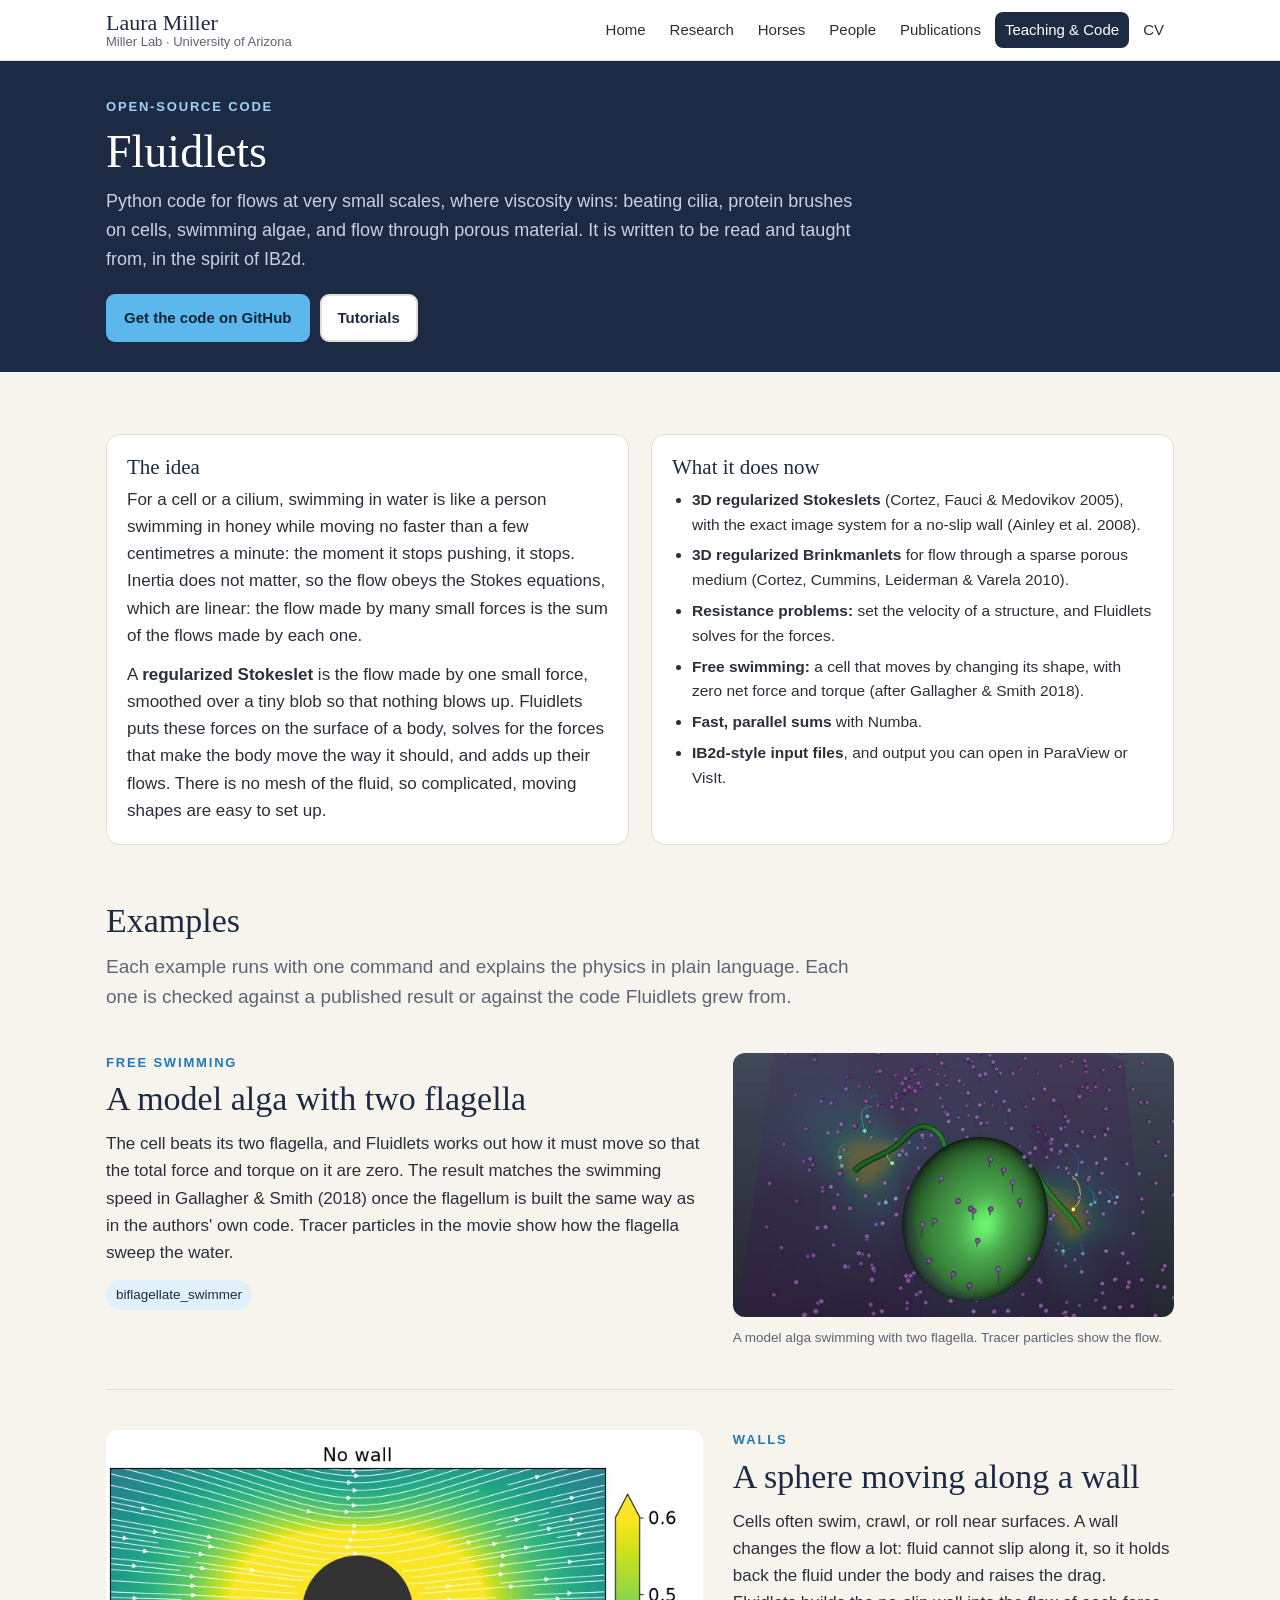
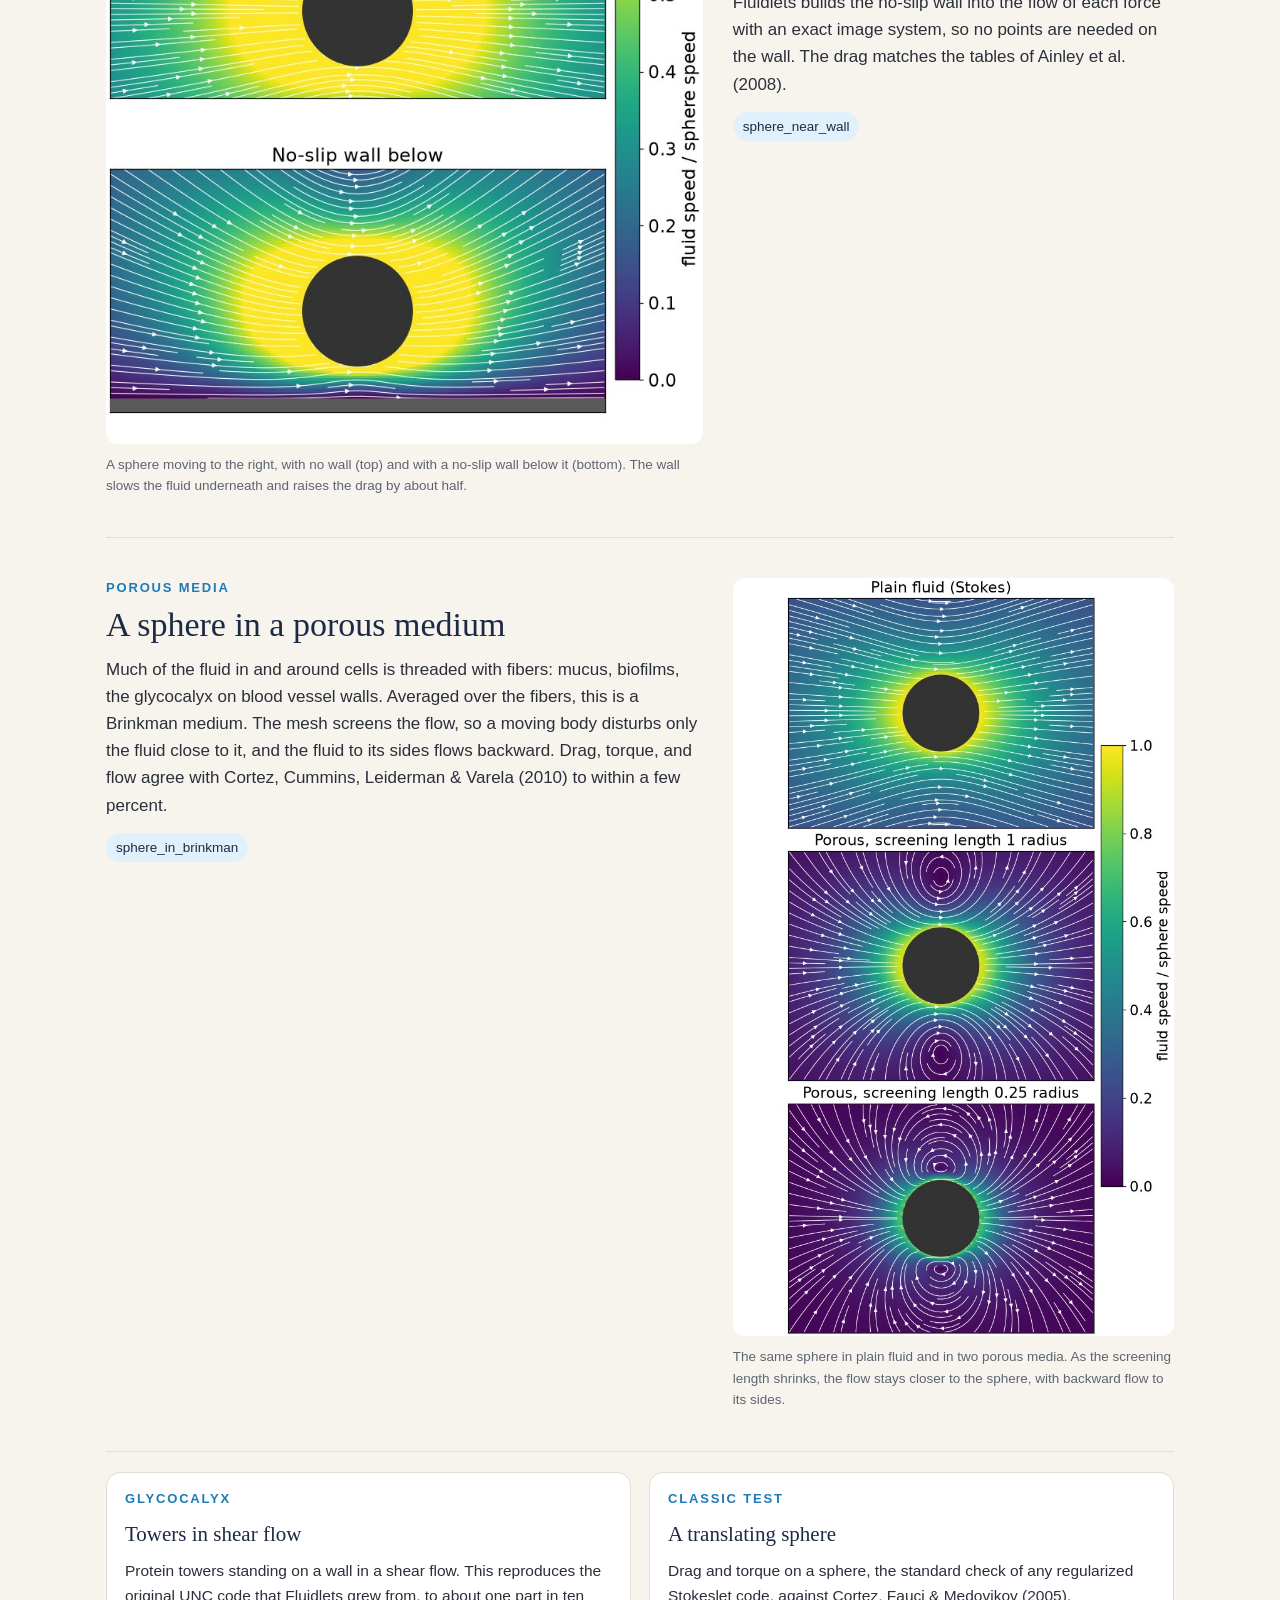
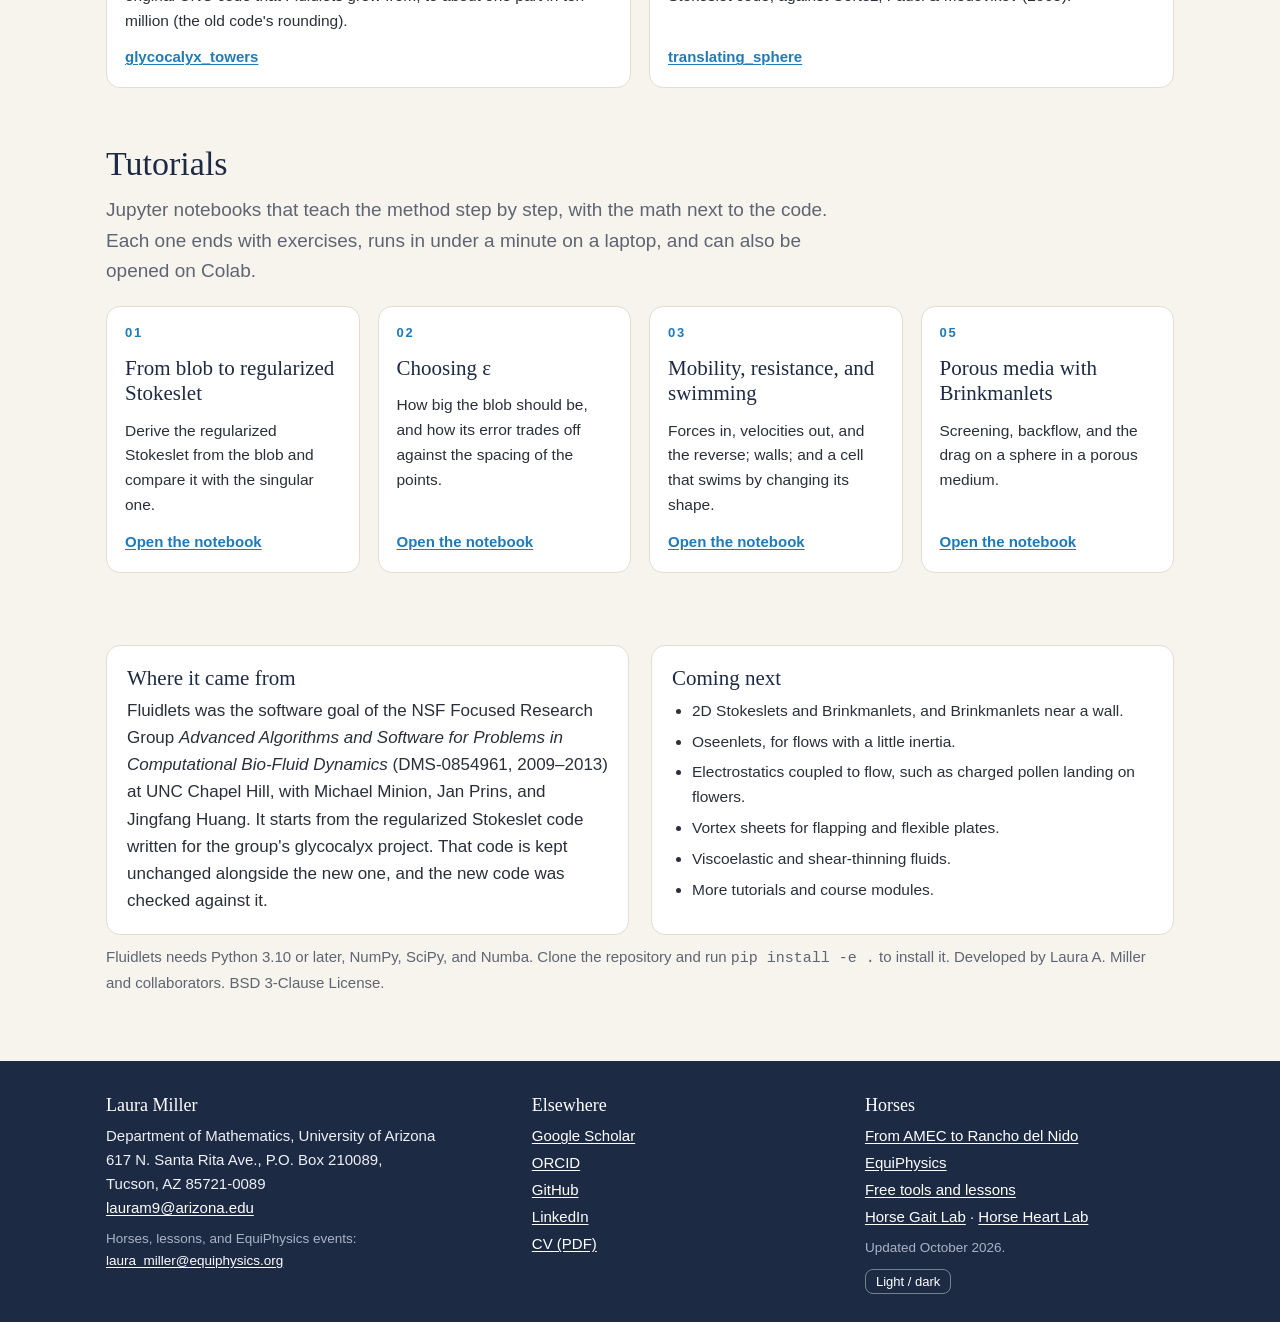
==== fluidlets.html @ 9739e36b "Add a Fluidlets page; restore the current Teaching page New fluidlets.html: what Fluidlets is, what " ====
<!doctype html>
<html lang="en">
<head>
<meta charset="utf-8">
<meta name="viewport" content="width=device-width, initial-scale=1">
<title>Fluidlets | Laura Miller, Mathematical Biologist</title>
<meta name="description" content="Fluidlets, open-source Python code for regularized Stokeslets and Brinkmanlets: flows at very small scales, from cilia and swimming cells to porous media, with worked examples and tutorials.">
<meta property="og:title" content="Fluidlets | Laura Miller, Mathematical Biologist">
<meta property="og:description" content="Fluidlets, open-source Python code for regularized Stokeslets and Brinkmanlets: flows at very small scales, from cilia and swimming cells to porous media, with worked examples and tutorials.">
<meta property="og:image" content="https://fairyflies9.github.io/img/share.jpg">
<meta property="og:image:width" content="1200">
<meta property="og:image:height" content="630">
<meta property="og:image:alt" content="Laura Miller, mathematical biologist, University of Arizona. Photos of Duque, a bay horse, an upside-down jellyfish, and a thrips.">
<meta property="og:type" content="website">
<meta property="og:site_name" content="Laura Miller, Mathematical Biologist">
<meta name="twitter:card" content="summary_large_image">
<meta property="og:url" content="https://fairyflies9.github.io/fluidlets.html">
<link rel="icon" href="data:image/svg+xml,%3Csvg xmlns='http://www.w3.org/2000/svg' viewBox='0 0 64 64'%3E%3Crect width='64' height='64' rx='14' fill='%231d2a44'/%3E%3Ctext x='32' y='43' font-family='Georgia,serif' font-size='30' text-anchor='middle' fill='%239fd3f5'%3ELM%3C/text%3E%3C/svg%3E">
<link rel="canonical" href="https://fairyflies9.github.io/fluidlets.html">
<link rel="stylesheet" href="style.css">
<script>try{var t=localStorage.getItem('theme');if(t)document.documentElement.setAttribute('data-theme',t);var q=new URLSearchParams(location.search),a=q.get('accent'),m=q.get('theme');if(a)document.documentElement.setAttribute('data-accent',a);if(m)document.documentElement.setAttribute('data-theme',m)}catch(e){}</script>
</head>
<body>
<a class="skip" href="#main">Skip to content</a>
<header class="site-head"><div class="wrap">
  <a class="brand" href="index.html"><b>Laura Miller</b><span>Miller Lab · University of Arizona</span></a>
  <nav class="main" aria-label="Main"><a href="index.html">Home</a><a href="research.html">Research</a><a href="horses.html">Horses</a><a href="people.html">People</a><a href="publications.html">Publications</a><a href="teaching.html" aria-current="page">Teaching &amp; Code</a><a href="cv/Laura_Miller_CV.pdf">CV</a></nav>
</div></header>
<main id="main">
<div class="page-hero"><div class="wrap">
  <div class="kicker hero-kicker">Open-source code</div>
  <h1>Fluidlets</h1>
  <p>Python code for flows at very small scales, where viscosity wins: beating cilia, protein brushes on cells, swimming algae, and flow through porous material. It is written to be read and taught from, in the spirit of IB2d.</p>
  <div class="btns">
    <a class="btn solid" href="https://github.com/fairyflies9/fluidlets">Get the code on GitHub</a>
    <a class="btn line" href="https://github.com/fairyflies9/fluidlets/tree/main/tutorials">Tutorials</a>
  </div>
</div></div>

<section><div class="wrap">
  <div class="two">
    <div class="box">
      <h3>The idea</h3>
      <p>For a cell or a cilium, swimming in water is like a person swimming in honey while moving no faster than a few centimetres a minute: the moment it stops pushing, it stops. Inertia does not matter, so the flow obeys the Stokes equations, which are linear: the flow made by many small forces is the sum of the flows made by each one.</p>
      <p>A <b>regularized Stokeslet</b> is the flow made by one small force, smoothed over a tiny blob so that nothing blows up. Fluidlets puts these forces on the surface of a body, solves for the forces that make the body move the way it should, and adds up their flows. There is no mesh of the fluid, so complicated, moving shapes are easy to set up.</p>
    </div>
    <div class="box">
      <h3>What it does now</h3>
      <ul>
        <li><b>3D regularized Stokeslets</b> (Cortez, Fauci &amp; Medovikov 2005), with the exact image system for a no-slip wall (Ainley et al. 2008).</li>
        <li><b>3D regularized Brinkmanlets</b> for flow through a sparse porous medium (Cortez, Cummins, Leiderman &amp; Varela 2010).</li>
        <li><b>Resistance problems:</b> set the velocity of a structure, and Fluidlets solves for the forces.</li>
        <li><b>Free swimming:</b> a cell that moves by changing its shape, with zero net force and torque (after Gallagher &amp; Smith 2018).</li>
        <li><b>Fast, parallel sums</b> with Numba.</li>
        <li><b>IB2d-style input files</b>, and output you can open in ParaView or VisIt.</li>
      </ul>
    </div>
  </div>
</div></section>

<section><div class="wrap">
  <h2>Examples</h2>
  <p class="lead">Each example runs with one command and explains the physics in plain language. Each one is checked against a published result or against the code Fluidlets grew from.</p>

  <article class="topic">
    <div>
      <div class="kicker">Free swimming</div>
      <h2>A model alga with two flagella</h2>
      <p>The cell beats its two flagella, and Fluidlets works out how it must move so that the total force and torque on it are zero. The result matches the swimming speed in Gallagher &amp; Smith (2018) once the flagellum is built the same way as in the authors' own code. Tracer particles in the movie show how the flagella sweep the water.</p>
      <div class="tags"><a href="https://github.com/fairyflies9/fluidlets/tree/main/examples/biflagellate_swimmer">biflagellate_swimmer</a></div>
    </div>
    <figure class="pics">
      <img src="img/fluidlets-swimmer.jpg" alt="Simulation of a green two-flagellum alga with tracer particles swept by its flagella">
      <figcaption>A model alga swimming with two flagella. Tracer particles show the flow.</figcaption>
    </figure>
  </article>

  <article class="topic flip">
    <div>
      <div class="kicker">Walls</div>
      <h2>A sphere moving along a wall</h2>
      <p>Cells often swim, crawl, or roll near surfaces. A wall changes the flow a lot: fluid cannot slip along it, so it holds back the fluid under the body and raises the drag. Fluidlets builds the no-slip wall into the flow of each force with an exact image system, so no points are needed on the wall. The drag matches the tables of Ainley et al. (2008).</p>
      <div class="tags"><a href="https://github.com/fairyflies9/fluidlets/tree/main/examples/sphere_near_wall">sphere_near_wall</a></div>
    </div>
    <figure class="pics">
      <img src="img/fluidlets-wall.jpg" alt="Flow around a sphere moving to the right, far from a wall and just above a wall, with streamlines">
      <figcaption>A sphere moving to the right, with no wall (top) and with a no-slip wall below it (bottom). The wall slows the fluid underneath and raises the drag by about half.</figcaption>
    </figure>
  </article>

  <article class="topic">
    <div>
      <div class="kicker">Porous media</div>
      <h2>A sphere in a porous medium</h2>
      <p>Much of the fluid in and around cells is threaded with fibers: mucus, biofilms, the glycocalyx on blood vessel walls. Averaged over the fibers, this is a Brinkman medium. The mesh screens the flow, so a moving body disturbs only the fluid close to it, and the fluid to its sides flows backward. Drag, torque, and flow agree with Cortez, Cummins, Leiderman &amp; Varela (2010) to within a few percent.</p>
      <div class="tags"><a href="https://github.com/fairyflies9/fluidlets/tree/main/examples/sphere_in_brinkman">sphere_in_brinkman</a></div>
    </div>
    <figure class="pics">
      <img src="img/fluidlets-brinkman.jpg" alt="Flow around a sphere in plain fluid and in two porous media, showing the flow confined closer to the sphere as the screening length shrinks">
      <figcaption>The same sphere in plain fluid and in two porous media. As the screening length shrinks, the flow stays closer to the sphere, with backward flow to its sides.</figcaption>
    </figure>
  </article>

  <div class="cards">
    <div class="card"><div class="body"><div class="kicker">Glycocalyx</div><h3>Towers in shear flow</h3><p>Protein towers standing on a wall in a shear flow. This reproduces the original UNC code that Fluidlets grew from, to about one part in ten million (the old code's rounding).</p><a class="more" href="https://github.com/fairyflies9/fluidlets/tree/main/examples/glycocalyx_towers">glycocalyx_towers</a></div></div>
    <div class="card"><div class="body"><div class="kicker">Classic test</div><h3>A translating sphere</h3><p>Drag and torque on a sphere, the standard check of any regularized Stokeslet code, against Cortez, Fauci &amp; Medovikov (2005).</p><a class="more" href="https://github.com/fairyflies9/fluidlets/tree/main/examples/translating_sphere">translating_sphere</a></div></div>
  </div>
</div></section>

<section><div class="wrap">
  <h2>Tutorials</h2>
  <p class="lead">Jupyter notebooks that teach the method step by step, with the math next to the code. Each one ends with exercises, runs in under a minute on a laptop, and can also be opened on Colab.</p>
  <div class="cards">
    <div class="card"><div class="body"><div class="kicker">01</div><h3>From blob to regularized Stokeslet</h3><p>Derive the regularized Stokeslet from the blob and compare it with the singular one.</p><a class="more" href="https://github.com/fairyflies9/fluidlets/blob/main/tutorials/01_blob_to_stokeslet.ipynb">Open the notebook</a></div></div>
    <div class="card"><div class="body"><div class="kicker">02</div><h3>Choosing &epsilon;</h3><p>How big the blob should be, and how its error trades off against the spacing of the points.</p><a class="more" href="https://github.com/fairyflies9/fluidlets/blob/main/tutorials/02_choosing_eps.ipynb">Open the notebook</a></div></div>
    <div class="card"><div class="body"><div class="kicker">03</div><h3>Mobility, resistance, and swimming</h3><p>Forces in, velocities out, and the reverse; walls; and a cell that swims by changing its shape.</p><a class="more" href="https://github.com/fairyflies9/fluidlets/blob/main/tutorials/03_mobility_resistance_swimming.ipynb">Open the notebook</a></div></div>
    <div class="card"><div class="body"><div class="kicker">05</div><h3>Porous media with Brinkmanlets</h3><p>Screening, backflow, and the drag on a sphere in a porous medium.</p><a class="more" href="https://github.com/fairyflies9/fluidlets/blob/main/tutorials/05_porous_media_brinkmanlets.ipynb">Open the notebook</a></div></div>
  </div>
</div></section>

<section><div class="wrap">
  <div class="two">
    <div class="box">
      <h3>Where it came from</h3>
      <p>Fluidlets was the software goal of the NSF Focused Research Group <i>Advanced Algorithms and Software for Problems in Computational Bio-Fluid Dynamics</i> (DMS-0854961, 2009&ndash;2013) at UNC Chapel Hill, with Michael Minion, Jan Prins, and Jingfang Huang. It starts from the regularized Stokeslet code written for the group's glycocalyx project. That code is kept unchanged alongside the new one, and the new code was checked against it.</p>
    </div>
    <div class="box">
      <h3>Coming next</h3>
      <ul>
        <li>2D Stokeslets and Brinkmanlets, and Brinkmanlets near a wall.</li>
        <li>Oseenlets, for flows with a little inertia.</li>
        <li>Electrostatics coupled to flow, such as charged pollen landing on flowers.</li>
        <li>Vortex sheets for flapping and flexible plates.</li>
        <li>Viscoelastic and shear-thinning fluids.</li>
        <li>More tutorials and course modules.</li>
      </ul>
    </div>
  </div>
  <p class="note">Fluidlets needs Python 3.10 or later, NumPy, SciPy, and Numba. Clone the repository and run <code>pip install -e .</code> to install it. Developed by Laura A. Miller and collaborators. BSD 3-Clause License.</p>
</div></section>

</main>
<footer><div class="wrap">
  <div>
    <b>Laura Miller</b>
    Department of Mathematics, University of Arizona<br>
    617 N. Santa Rita Ave., P.O. Box 210089, <span class="nowrap">Tucson, AZ 85721-0089</span><br>
    <a href="mailto:lauram9@arizona.edu">lauram9@arizona.edu</a>
    <div class="small">Horses, lessons, and EquiPhysics events: <a href="mailto:laura_miller@equiphysics.org">laura_miller@equiphysics.org</a></div>
  </div>
  <div>
    <b>Elsewhere</b>
    <ul>
      <li><a href="https://scholar.google.com/citations?user=zrKC-PcAAAAJ&amp;hl=en">Google Scholar</a></li>
      <li><a href="https://orcid.org/0000-0003-3707-9798">ORCID</a></li>
      <li><a href="https://github.com/fairyflies9">GitHub</a></li>
      <li><a href="https://www.linkedin.com/in/laura-miller-equiphysics/">LinkedIn</a></li>
      <li><a href="cv/Laura_Miller_CV.pdf">CV (PDF)</a></li>
    </ul>
  </div>
  <div>
    <b>Horses</b>
    <ul>
      <li><a href="horses.html">From AMEC to Rancho del Nido</a></li>
      <li><a href="https://www.equiphysics.org">EquiPhysics</a></li>
      <li><a href="https://equiphysics.github.io/">Free tools and lessons</a></li>
      <li><a href="https://equiphysics.github.io/web-apps/">Horse Gait Lab</a> · <a href="https://equiphysics.github.io/web-apps/heart/">Horse Heart Lab</a></li>
    </ul>
    <div class="small">Updated October 2026.</div>
    <button class="theme-btn" type="button" id="themeBtn">Light / dark</button>
  </div>
</div></footer>
<script>
(function(){var b=document.getElementById('themeBtn');if(!b)return;b.addEventListener('click',function(){
var r=document.documentElement,cur=r.getAttribute('data-theme');
if(!cur){cur=window.matchMedia('(prefers-color-scheme: dark)').matches?'dark':'light'}
var next=cur==='dark'?'light':'dark';r.setAttribute('data-theme',next);try{localStorage.setItem('theme',next)}catch(e){}});})();
</script>
</body>
</html>
---- style.css ----
:root{
  --bg:#f7f4ee; --card:#ffffff; --ink:#1d2a44; --text:#2a2f3a; --muted:#5d6472; --line:#e3ddd2;
  --accent:#1f7ab8; --accent-fill:#5cb8ec; --accent-soft:#e1f1fb; --on-accent:#0d2236; --hero-kicker:#9fd3f5; --teal:#2a7f87; --teal-soft:#dcefef; --hero:#1d2a44; --hero-text:#eef1f7;
  --serif:Georgia,"Iowan Old Style","Palatino Linotype",serif;
  --sans:"Segoe UI",-apple-system,BlinkMacSystemFont,"Helvetica Neue",Arial,sans-serif;
  color-scheme:light;
}
@media (prefers-color-scheme:dark){:root:not([data-theme="light"]){
  --bg:#14171d; --card:#1c2029; --ink:#e9ecf3; --text:#d6d9e0; --muted:#9aa1ae; --line:#2c3240;
  --accent:#7cc8f2; --accent-fill:#7cc8f2; --accent-soft:#1b2d3b; --on-accent:#0f1a24; --hero-kicker:#9fd3f5; --teal:#6cc3c9; --teal-soft:#1f3436; --hero:#0f131a; --hero-text:#e9ecf3; color-scheme:dark;}}
:root[data-theme="dark"]{
  --bg:#14171d; --card:#1c2029; --ink:#e9ecf3; --text:#d6d9e0; --muted:#9aa1ae; --line:#2c3240;
  --accent:#7cc8f2; --accent-fill:#7cc8f2; --accent-soft:#1b2d3b; --on-accent:#0f1a24; --hero-kicker:#9fd3f5; --teal:#6cc3c9; --teal-soft:#1f3436; --hero:#0f131a; --hero-text:#e9ecf3; color-scheme:dark;}
/* pink accent: <html data-accent="pink"> or ?accent=pink */
:root[data-accent="pink"]{--accent:#c2457e; --accent-fill:#f39cc4; --accent-soft:#fbe4ee; --on-accent:#3a0f22; --hero-kicker:#f6b3cf;}
@media (prefers-color-scheme:dark){:root[data-accent="pink"]:not([data-theme="light"]){--accent:#f29cc0; --accent-fill:#f29cc0; --accent-soft:#3a2230; --on-accent:#2a0f1c;}}
:root[data-theme="dark"][data-accent="pink"]{--accent:#f29cc0; --accent-fill:#f29cc0; --accent-soft:#3a2230; --on-accent:#2a0f1c;}
.kicker.hero-kicker{color:var(--hero-kicker)}
.nowrap{white-space:nowrap}
*{box-sizing:border-box;margin:0;padding:0}
html{scroll-behavior:smooth}
html,body{max-width:100%;overflow-x:hidden}
body{background:var(--bg);color:var(--text);font-family:var(--sans);font-size:17px;line-height:1.6}
img{max-width:100%;display:block}
a{color:var(--accent);text-underline-offset:2px}
a:hover{text-decoration-thickness:2px}
.wrap{max-width:1100px;margin:0 auto;padding:0 16px}
h1,h2,h3{font-family:var(--serif);font-weight:400;color:var(--ink);line-height:1.2}
h2{font-size:clamp(26px,4vw,34px);margin-bottom:10px}
h3{font-size:21px;margin-bottom:6px}
p+p{margin-top:12px}
.lead{font-size:19px;color:var(--muted);max-width:760px}
.kicker{font-size:13px;letter-spacing:.14em;text-transform:uppercase;color:var(--accent);font-weight:700;margin-bottom:6px}
.skip{position:absolute;left:-9999px}
.skip:focus{left:8px;top:8px;background:var(--card);padding:6px 10px;z-index:50}

/* header */
.site-head{background:var(--card);border-bottom:1px solid var(--line);position:sticky;top:0;z-index:10}
.site-head .wrap{display:flex;align-items:center;justify-content:space-between;gap:12px;flex-wrap:wrap;padding-top:10px;padding-bottom:10px}
.brand{text-decoration:none;color:var(--ink);display:flex;flex-direction:column;line-height:1.15}
.brand b{font-family:var(--serif);font-weight:400;font-size:22px}
.brand span{font-size:13px;color:var(--muted)}
nav.main{display:flex;gap:4px;flex-wrap:wrap}
nav.main a{text-decoration:none;color:var(--text);padding:6px 10px;border-radius:8px;font-size:15px}
nav.main a:hover{background:var(--accent-soft)}
nav.main a[aria-current="page"]{background:var(--ink);color:var(--card)}

/* hero */
.hero{background:var(--hero);color:var(--hero-text);padding:44px 0}
.hero .grid{display:grid;grid-template-columns:1.05fr .95fr;gap:36px;align-items:center}
.hero h1{color:#fff;font-size:clamp(38px,6vw,58px)}
.hero .sub{color:#c9d1e3;font-size:18px;margin:6px 0 16px}
.hero p{color:var(--hero-text)}
.page-hero{background:var(--hero);color:var(--hero-text);padding:36px 0 30px}
.page-hero h1{color:#fff;font-size:clamp(32px,5vw,46px)}
.page-hero p{color:#c9d1e3;max-width:760px;margin-top:8px;font-size:18px}
.mosaic{display:grid;grid-template-columns:1fr 1fr;grid-template-rows:170px 170px;gap:10px}
.mosaic img{width:100%;height:100%;object-fit:cover;border-radius:12px}
.mosaic .tall{grid-row:span 2}
.btns{display:flex;flex-wrap:wrap;gap:10px;margin-top:20px}
.btn{display:inline-block;padding:10px 16px;border-radius:9px;text-decoration:none;font-weight:600;font-size:15px;border:2px solid transparent}
.btn.solid{background:var(--accent-fill);color:var(--on-accent)}
.btn.ghost{border-color:rgba(255,255,255,.55);color:#fff}
.btn.line{border-color:var(--line);color:var(--ink);background:var(--card)}
.btn:hover{filter:brightness(1.07)}

/* sections */
section{padding:46px 0 10px}
.cards{display:grid;grid-template-columns:repeat(auto-fit,minmax(240px,1fr));gap:18px;margin-top:20px}
.card{background:var(--card);border:1px solid var(--line);border-radius:14px;overflow:hidden;display:flex;flex-direction:column;min-width:0;text-decoration:none;color:var(--text)}
.card img{width:100%;height:170px;object-fit:cover}
.card .body{padding:16px 18px 18px;display:flex;flex-direction:column;gap:6px;flex:1}
.card .body p{font-size:15.5px}
.card .more{margin-top:auto;padding-top:6px;font-weight:600;font-size:15px;color:var(--accent)}
.card:hover{border-color:var(--accent)}
.band{background:var(--teal-soft);border-radius:18px;padding:28px;display:grid;grid-template-columns:.9fr 1.1fr;gap:28px;align-items:center}
.band img{border-radius:12px;width:100%;height:100%;max-height:420px;object-fit:cover}
.band ul{margin:10px 0 0 20px}
.band li{margin:5px 0}
.apps{display:grid;grid-template-columns:repeat(auto-fit,minmax(260px,1fr));gap:16px;margin-top:18px}
.app{background:var(--card);border:1px solid var(--line);border-radius:12px;overflow:hidden;text-decoration:none;color:var(--text);display:block}
.app img{width:100%;height:190px;object-fit:cover;object-position:top}
.app div{padding:12px 14px}
.app b{color:var(--ink);font-size:17px}
.app span{display:block;font-size:14.5px;color:var(--muted)}
.app:hover{border-color:var(--accent)}
ul.news{list-style:none;margin-top:14px;border-top:1px solid var(--line)}
ul.news li{display:grid;grid-template-columns:130px 1fr;gap:16px;padding:12px 0;border-bottom:1px solid var(--line)}
ul.news time{color:var(--accent);font-weight:600;font-size:15px}

/* research */
.jump{display:flex;flex-wrap:wrap;gap:8px;margin-top:16px}
.jump a{font-size:14.5px;padding:6px 12px;border-radius:999px;border:1px solid rgba(255,255,255,.45);color:#fff;text-decoration:none}
.topic{display:grid;grid-template-columns:1.15fr .85fr;gap:30px;align-items:start;padding:40px 0;border-bottom:1px solid var(--line);scroll-margin-top:80px}
.topic.flip .pics{order:-1}
.topic ul{margin:10px 0 0 20px}
.topic li{margin:5px 0}
.pics{display:grid;gap:10px}
.pics img{border-radius:12px;width:100%;object-fit:cover}
.pics .pair{display:grid;grid-template-columns:1fr 1fr;gap:10px}
.pics .pair img{height:160px}
.pics figcaption{font-size:13.5px;color:var(--muted)}
.tags{display:flex;flex-wrap:wrap;gap:6px;margin-top:14px}
.tags a,.tags span{font-size:13.5px;padding:4px 10px;border-radius:999px;background:var(--accent-soft);color:var(--ink);text-decoration:none}
.tags a:hover{background:var(--accent-fill);color:var(--on-accent)}
.note{font-size:15px;color:var(--muted);margin-top:10px}

/* people */
.people{display:grid;grid-template-columns:repeat(auto-fill,minmax(310px,1fr));gap:18px;margin-top:18px}
.person{background:var(--card);border:1px solid var(--line);border-radius:14px;padding:16px;display:grid;grid-template-columns:88px 1fr;gap:14px;align-items:start;min-width:0}
.person img,.avatar{width:88px;height:88px;border-radius:50%;object-fit:cover}
.avatar{display:flex;align-items:center;justify-content:center;background:var(--teal-soft);color:var(--teal);font-family:var(--serif);font-size:30px}
.person h3{font-size:19px;margin-bottom:2px}
.person .role{font-size:14px;color:var(--accent);font-weight:600;margin-bottom:6px;line-height:1.35}
.person p{font-size:15px}
.pi{display:grid;grid-template-columns:220px 1fr;gap:28px;align-items:start;background:var(--card);border:1px solid var(--line);border-radius:16px;padding:24px}
.pi img{width:220px;height:220px;border-radius:14px;object-fit:cover}
.pi .role{color:var(--accent);font-weight:600;font-size:15px;margin:2px 0 12px;line-height:1.4}
.alumni{display:grid;grid-template-columns:repeat(auto-fill,minmax(260px,1fr));gap:12px;margin-top:16px}
.alum{display:grid;grid-template-columns:56px 1fr;gap:12px;align-items:center;background:var(--card);border:1px solid var(--line);border-radius:12px;padding:10px 12px;min-width:0}
.alum img,.alum .avatar{width:56px;height:56px;font-size:20px;border-radius:50%;object-fit:cover}
.alum b{color:var(--ink);font-size:15.5px}
.alum span{display:block;font-size:13.5px;color:var(--muted);line-height:1.35}

/* publications */
.pubyear{font-family:var(--serif);font-size:24px;color:var(--ink);margin:26px 0 8px;padding-bottom:4px;border-bottom:1px solid var(--line)}
ol.pubs{list-style:none}
ol.pubs li{padding:6px 0 6px 14px;border-left:3px solid var(--line);margin:6px 0;font-size:15.5px;overflow-wrap:anywhere}
ol.pubs li:hover{border-left-color:var(--accent)}
.legend{font-size:14.5px;color:var(--muted);margin-top:8px}
.filter{margin-top:14px;padding:10px 14px;border:1px solid var(--line);border-radius:10px;width:100%;max-width:440px;font-size:16px;background:var(--card);color:var(--text)}
.count{font-size:14px;color:var(--muted);margin-top:6px}

/* teaching */
.two{display:grid;grid-template-columns:1fr 1fr;gap:22px;margin-top:16px}
.box{background:var(--card);border:1px solid var(--line);border-radius:14px;padding:20px;min-width:0}
.box ul{margin:8px 0 0 20px}
.box li{margin:6px 0;font-size:15.5px}
table.courses{width:100%;border-collapse:collapse;margin-top:10px;font-size:15.5px}
table.courses td{padding:8px 6px;border-bottom:1px solid var(--line);vertical-align:top}
table.courses td:first-child{white-space:nowrap;color:var(--accent);font-weight:600;width:1%}

/* footer */
footer{margin-top:56px;background:var(--hero);color:var(--hero-text);padding:30px 0;font-size:15px}
footer .wrap{display:grid;grid-template-columns:1.3fr 1fr 1fr;gap:24px}
footer a{color:#fff}
footer b{color:#fff;font-family:var(--serif);font-weight:400;font-size:18px;display:block;margin-bottom:4px}
footer ul{list-style:none}
footer li{margin:3px 0}
footer .small{color:#aab3c6;font-size:13.5px;margin-top:8px}
.theme-btn{background:none;border:1px solid rgba(255,255,255,.4);color:#fff;border-radius:8px;padding:4px 10px;cursor:pointer;font-size:13px;margin-top:10px}

@media (max-width:860px){
  .hero .grid,.band,.topic,.two,.pi{grid-template-columns:1fr}
  .topic.flip .pics{order:0}
  .pi img{width:160px;height:160px}
  footer .wrap{grid-template-columns:1fr}
  .mosaic{grid-template-rows:140px 140px}
}
@media (max-width:520px){
  body{font-size:16px}
  ul.news li{grid-template-columns:1fr;gap:2px}
  .person{grid-template-columns:64px 1fr}
  .person img,.person .avatar{width:64px;height:64px;font-size:24px}
  .people{grid-template-columns:1fr}
  .site-head .wrap{flex-direction:column;align-items:flex-start;gap:6px}
  nav.main{gap:2px}
  nav.main a{padding:5px 8px;font-size:14.5px}
  .band{padding:18px}
  .pics .pair img{height:120px}
}
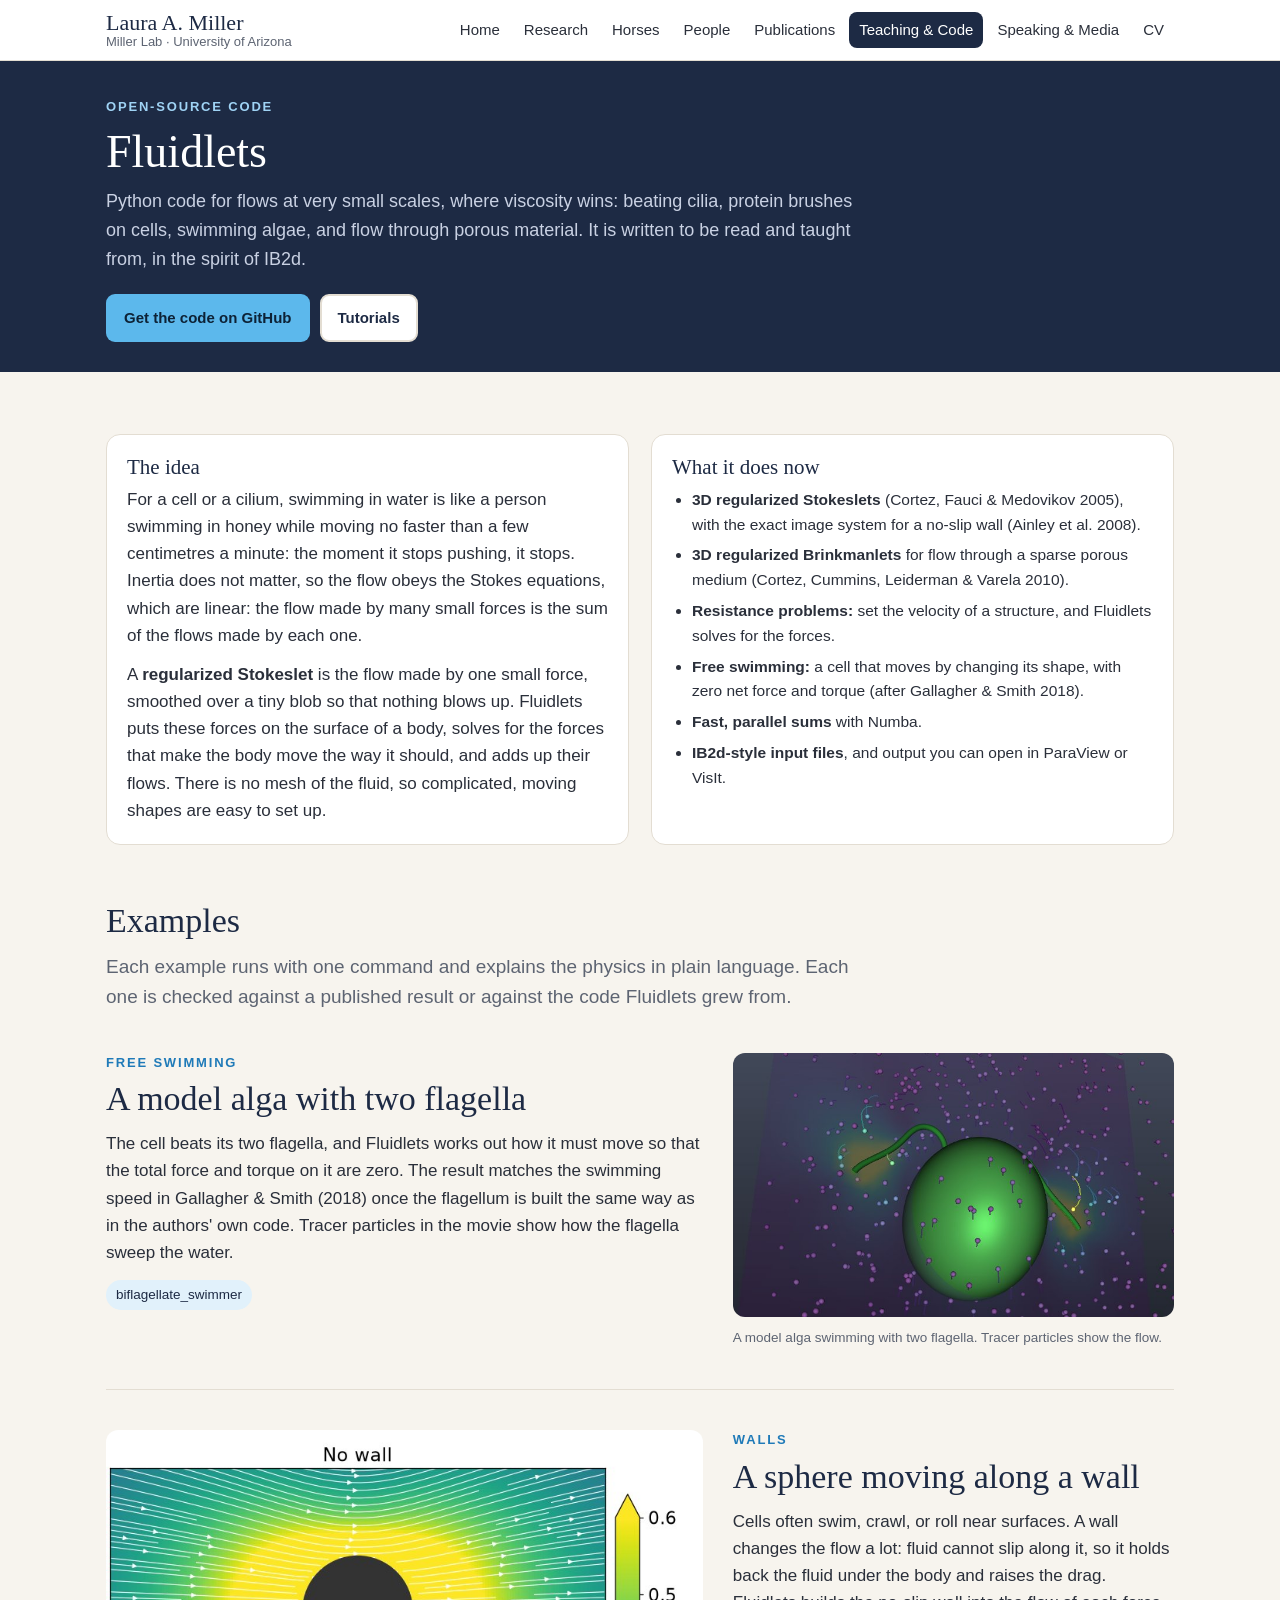
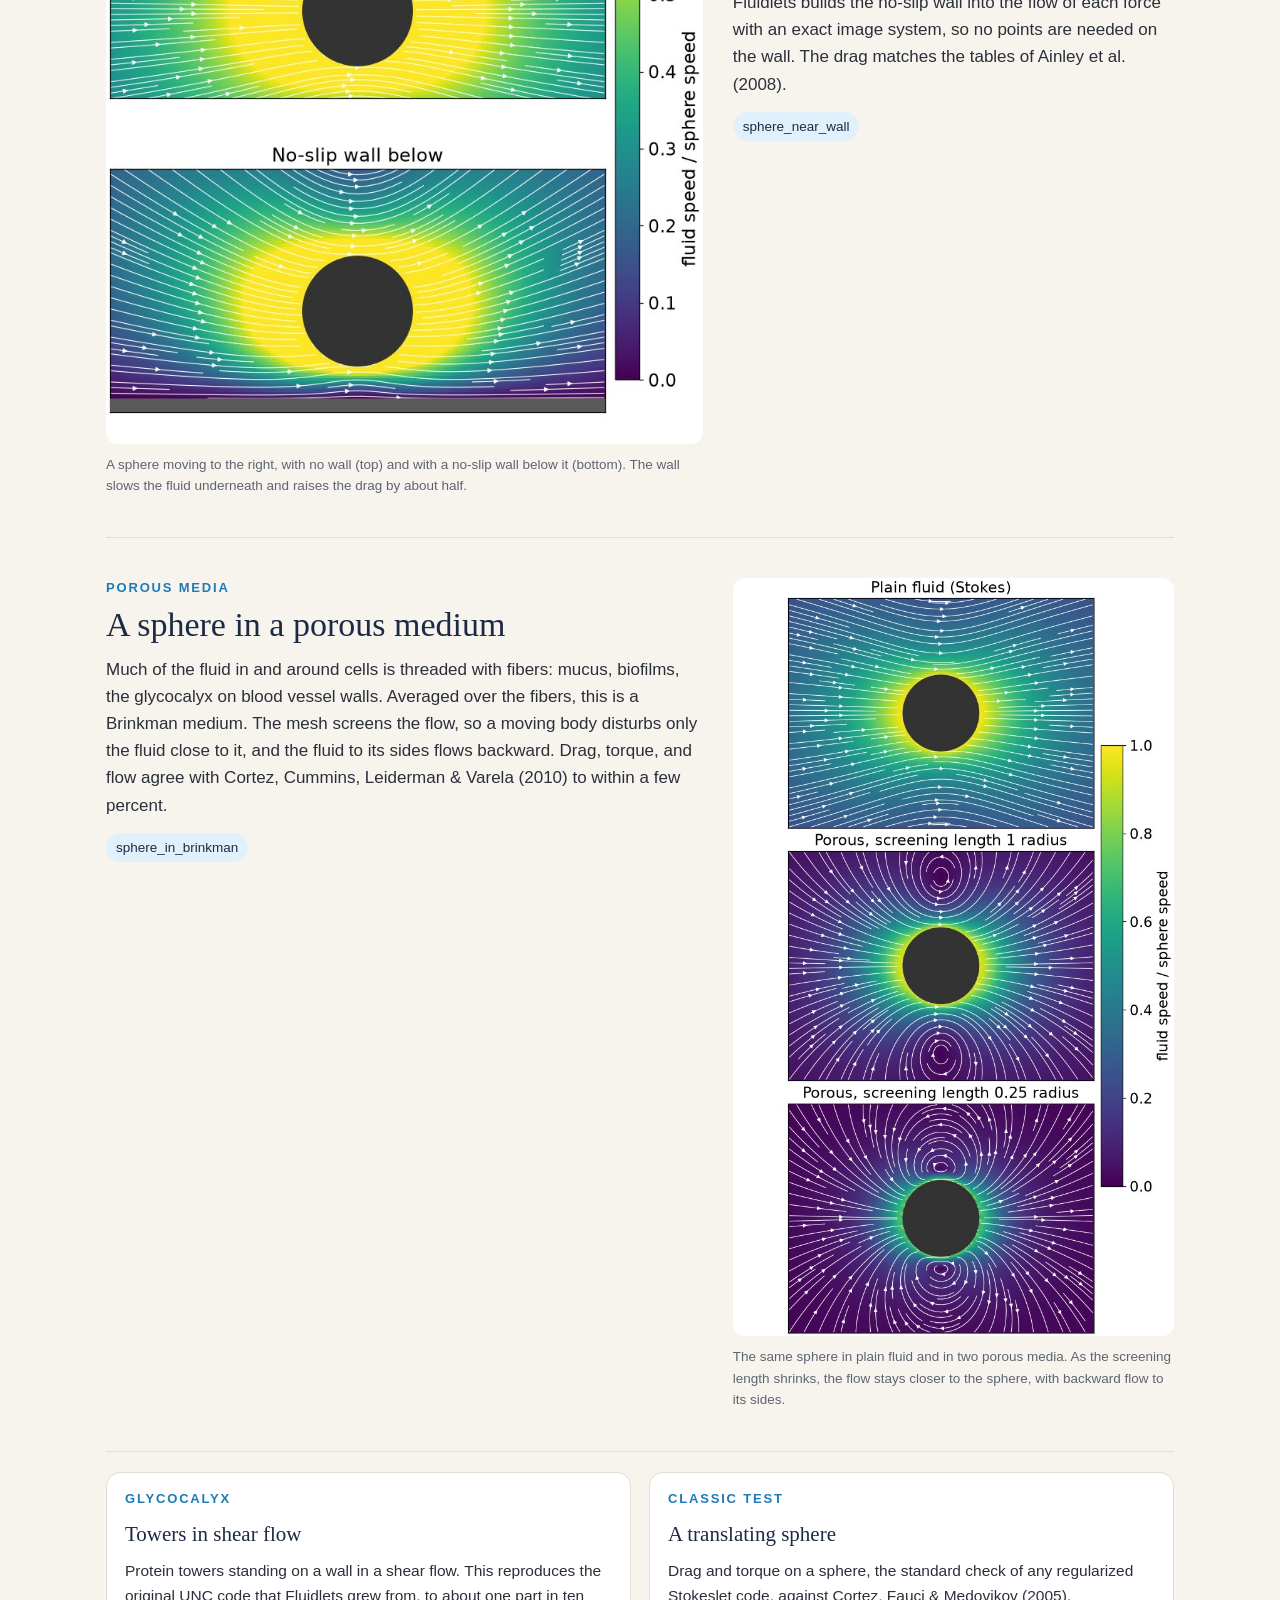
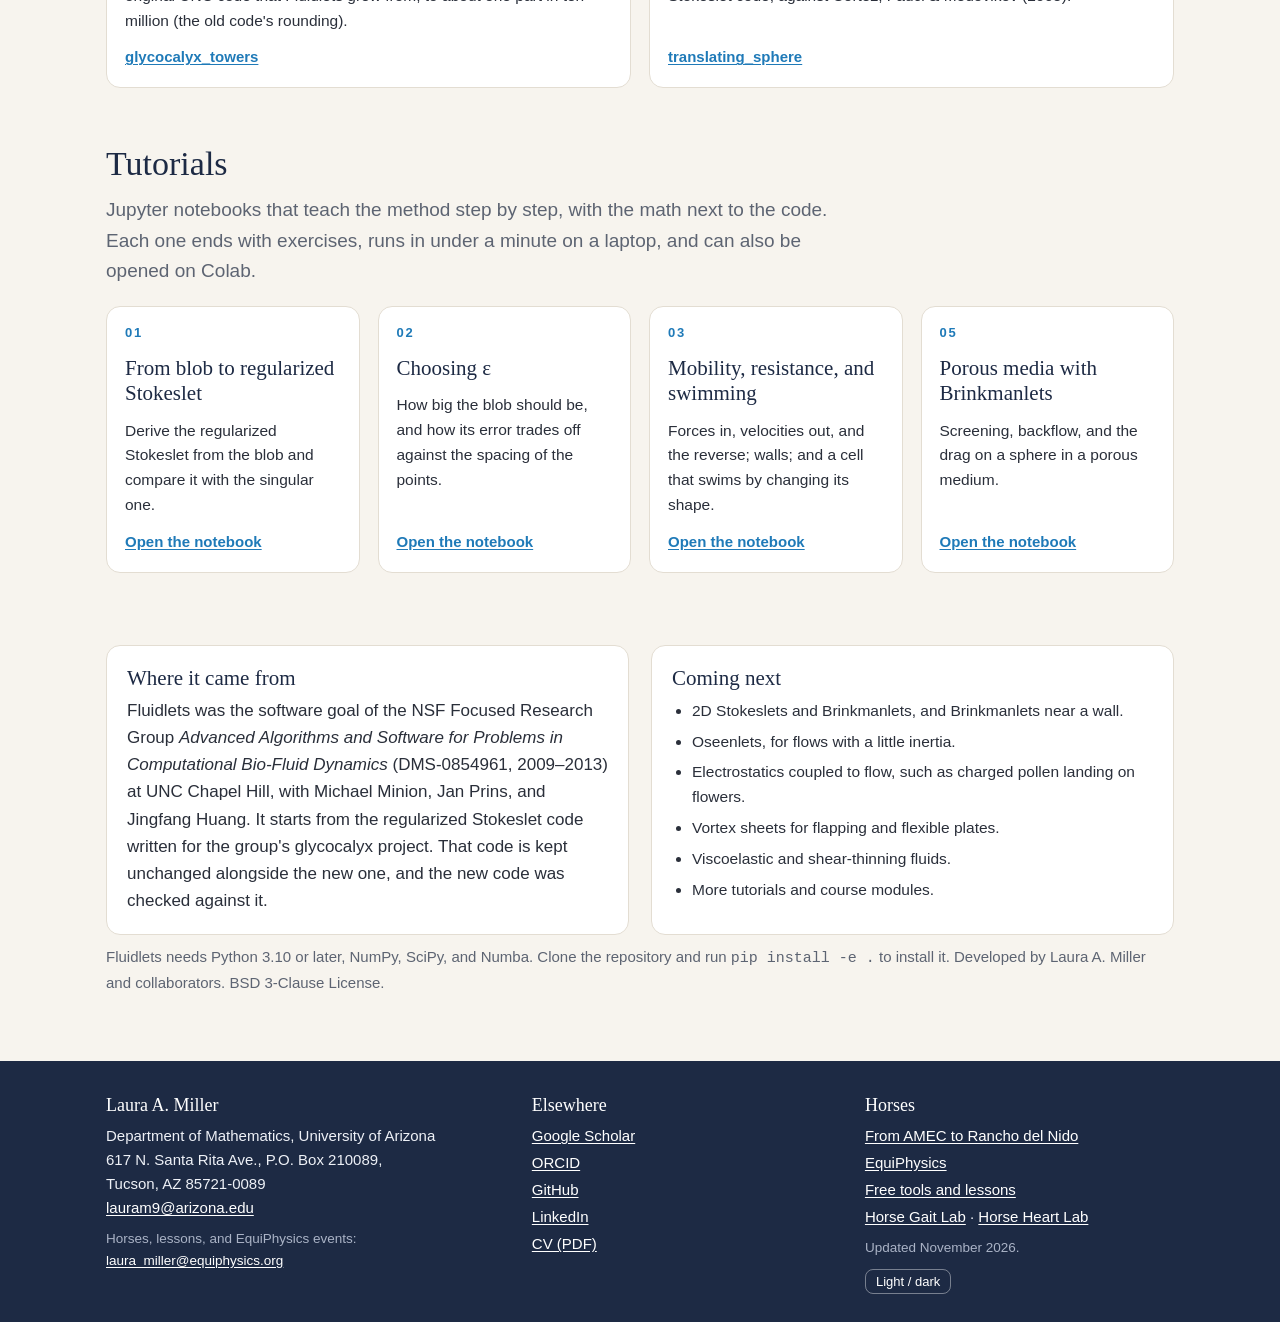
==== commit 9652f2e4: "Add Speaking and Media page and use Laura A. Miller" ====
--- a/fluidlets.html
+++ b/fluidlets.html
@@ -3,16 +3,16 @@
 <head>
 <meta charset="utf-8">
 <meta name="viewport" content="width=device-width, initial-scale=1">
-<title>Fluidlets | Laura Miller, Mathematical Biologist</title>
+<title>Fluidlets | Laura A. Miller, Mathematical Biologist</title>
 <meta name="description" content="Fluidlets, open-source Python code for regularized Stokeslets and Brinkmanlets: flows at very small scales, from cilia and swimming cells to porous media, with worked examples and tutorials.">
-<meta property="og:title" content="Fluidlets | Laura Miller, Mathematical Biologist">
+<meta property="og:title" content="Fluidlets | Laura A. Miller, Mathematical Biologist">
 <meta property="og:description" content="Fluidlets, open-source Python code for regularized Stokeslets and Brinkmanlets: flows at very small scales, from cilia and swimming cells to porous media, with worked examples and tutorials.">
 <meta property="og:image" content="https://fairyflies9.github.io/img/share.jpg">
 <meta property="og:image:width" content="1200">
 <meta property="og:image:height" content="630">
-<meta property="og:image:alt" content="Laura Miller, mathematical biologist, University of Arizona. Photos of Duque, a bay horse, an upside-down jellyfish, and a thrips.">
+<meta property="og:image:alt" content="Laura A. Miller, mathematical biologist, University of Arizona. Photos of Duque, a bay horse, an upside-down jellyfish, and a thrips.">
 <meta property="og:type" content="website">
-<meta property="og:site_name" content="Laura Miller, Mathematical Biologist">
+<meta property="og:site_name" content="Laura A. Miller, Mathematical Biologist">
 <meta name="twitter:card" content="summary_large_image">
 <meta property="og:url" content="https://fairyflies9.github.io/fluidlets.html">
 <link rel="icon" href="data:image/svg+xml,%3Csvg xmlns='http://www.w3.org/2000/svg' viewBox='0 0 64 64'%3E%3Crect width='64' height='64' rx='14' fill='%231d2a44'/%3E%3Ctext x='32' y='43' font-family='Georgia,serif' font-size='30' text-anchor='middle' fill='%239fd3f5'%3ELM%3C/text%3E%3C/svg%3E">
@@ -23,8 +23,8 @@
 <body>
 <a class="skip" href="#main">Skip to content</a>
 <header class="site-head"><div class="wrap">
-  <a class="brand" href="index.html"><b>Laura Miller</b><span>Miller Lab · University of Arizona</span></a>
-  <nav class="main" aria-label="Main"><a href="index.html">Home</a><a href="research.html">Research</a><a href="horses.html">Horses</a><a href="people.html">People</a><a href="publications.html">Publications</a><a href="teaching.html" aria-current="page">Teaching &amp; Code</a><a href="cv/Laura_Miller_CV.pdf">CV</a></nav>
+  <a class="brand" href="index.html"><b>Laura A. Miller</b><span>Miller Lab · University of Arizona</span></a>
+  <nav class="main" aria-label="Main"><a href="index.html">Home</a><a href="research.html">Research</a><a href="horses.html">Horses</a><a href="people.html">People</a><a href="publications.html">Publications</a><a href="teaching.html" aria-current="page">Teaching &amp; Code</a><a href="speaking.html">Speaking &amp; Media</a><a href="cv/Laura_Miller_CV.pdf">CV</a></nav>
 </div></header>
 <main id="main">
 <div class="page-hero"><div class="wrap">
@@ -142,7 +142,7 @@
 </main>
 <footer><div class="wrap">
   <div>
-    <b>Laura Miller</b>
+    <b>Laura A. Miller</b>
     Department of Mathematics, University of Arizona<br>
     617 N. Santa Rita Ave., P.O. Box 210089, <span class="nowrap">Tucson, AZ 85721-0089</span><br>
     <a href="mailto:lauram9@arizona.edu">lauram9@arizona.edu</a>
@@ -166,7 +166,7 @@
       <li><a href="https://equiphysics.github.io/">Free tools and lessons</a></li>
       <li><a href="https://equiphysics.github.io/web-apps/">Horse Gait Lab</a> · <a href="https://equiphysics.github.io/web-apps/heart/">Horse Heart Lab</a></li>
     </ul>
-    <div class="small">Updated October 2026.</div>
+    <div class="small">Updated November 2026.</div>
     <button class="theme-btn" type="button" id="themeBtn">Light / dark</button>
   </div>
 </div></footer>
